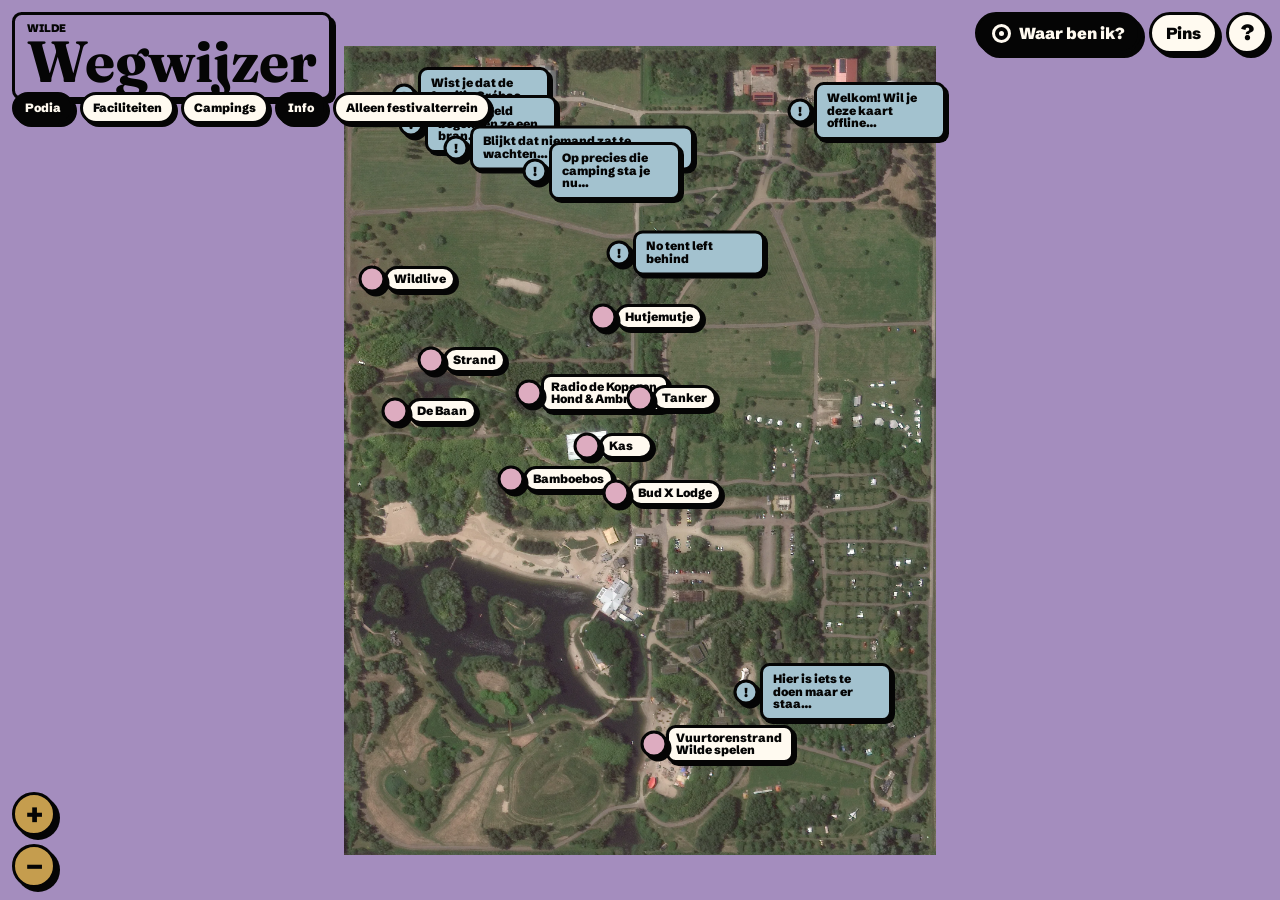
==== index.html @ 7a376705 "Only center location on first fix" ====
<!doctype html>
<html lang="nl">
  <head>
    <meta charset="utf-8" />
    <meta name="viewport" content="width=device-width, initial-scale=1, viewport-fit=cover" />
    <meta name="theme-color" content="#a48dbe" />
    <meta name="application-name" content="Wilde Wegwijzer" />
    <meta name="apple-mobile-web-app-title" content="Wilde Wegwijzer" />
    <meta name="apple-mobile-web-app-capable" content="yes" />
    <meta name="mobile-web-app-capable" content="yes" />
    <meta name="apple-mobile-web-app-status-bar-style" content="black-translucent" />
    <title>Wilde Wegwijzer</title>
    <link rel="icon" href="data:image/svg+xml,%3Csvg xmlns='http://www.w3.org/2000/svg' viewBox='0 0 100 100'%3E%3Ctext y='0.9em' font-size='90'%3E%F0%9F%97%BA%EF%B8%8F%3C/text%3E%3C/svg%3E" />
    <link rel="manifest" href="manifest.webmanifest" />
    <link rel="apple-touch-icon" href="icons/icon-180.png" />
    <link rel="preconnect" href="https://fonts.googleapis.com" />
    <link rel="preconnect" href="https://fonts.gstatic.com" crossorigin />
    <link
      href="https://fonts.googleapis.com/css2?family=Fraunces:opsz,wght@9..144,800;9..144,900&family=Schibsted+Grotesk:wght@500;700;800&display=swap"
      rel="stylesheet"
    />
    <link rel="stylesheet" href="vendor/leaflet/leaflet.css?v=1.9.4" />
    <link rel="stylesheet" href="styles.css?v=share-note-20260629" />
  </head>
  <body>
    <main class="app-shell">
      <section id="viewport" class="map-viewport" aria-label="Wilde Weide kaart">
        <div id="map" class="leaflet-map"></div>
      </section>

      <header class="app-header">
        <div class="brand">
          <p>Wilde</p>
          <h1>Wegwijzer</h1>
        </div>
        <nav class="actions" aria-label="Kaartacties">
          <button id="locateBtn" class="ww-btn-solid" type="button">
            <span class="target-icon" aria-hidden="true"></span>
            <span>Waar ben ik?</span>
          </button>
          <button id="shareBtn" class="ww-btn" type="button">Pins</button>
          <button id="infoBtn" class="ww-icon-btn" type="button" aria-label="Info">?</button>
        </nav>
      </header>

      <div class="filter-bar" aria-label="Kaartfilters">
        <button class="filter-chip is-active" type="button" data-filter="stages">Podia</button>
        <button class="filter-chip" type="button" data-filter="facilities">Faciliteiten</button>
        <button class="filter-chip" type="button" data-filter="campings">Campings</button>
        <button class="filter-chip is-active" type="button" data-filter="info">Info</button>
        <button class="filter-chip" type="button" data-filter="festival">Alleen festivalterrein</button>
      </div>

      <div id="shareHint" class="share-hint" hidden>
        <span>Tik op de kaart om je pin te plaatsen</span>
        <button id="shareCancelBtn" type="button">Annuleer</button>
      </div>

      <div class="zoom-controls" aria-label="Zoom">
        <button id="zoomInBtn" class="ww-square" type="button" aria-label="Inzoomen">+</button>
        <button id="zoomOutBtn" class="ww-square" type="button" aria-label="Uitzoomen">−</button>
      </div>

      <div id="infoModal" class="info-modal" hidden>
        <button id="infoCloseBtn" class="modal-backdrop" type="button" aria-label="Sluiten"></button>
        <section class="modal-card" role="dialog" aria-modal="true" aria-labelledby="infoTitle">
          <button id="infoXBtn" class="modal-close" type="button" aria-label="Sluiten">×</button>
          <h2 id="infoTitle">Info</h2>
          <p>
            Niets mis met een weekendje verdwalen, maar om te voorkomen dat ik door het bamboebos het Bamboebos niet meer
            zie heb ik toch gepoogd de plattegrond van Wilde Weide iets meer met beide benen op de grond (of in ieder
            geval een sattelietbeeld daarvan) te zetten.
          </p>
          <p>
            De officiële plattegrond is zodanig vibes based dat ik 1. flink wat aannames maar 2. wel echt m'n best heb
            gedaan. Vragen of opmerkingen? Mail me op
            <a href="mailto:wildeweide@menno.sh">wildeweide@menno.sh</a>.
          </p>
          <p>
            Persoonlijk blokkenschema maken met je vrienden? Daar maakte Woytek Bode een appje voor:
            <a href="https://wildeweide.bodebode.nl">wildeweide.bodebode.nl</a>.
          </p>
        </section>
      </div>

      <div id="shareModal" class="info-modal" hidden>
        <button id="shareCloseBtn" class="modal-backdrop" type="button" aria-label="Sluiten"></button>
        <section class="modal-card" role="dialog" aria-modal="true" aria-labelledby="shareTitle">
          <button id="shareXBtn" class="modal-close" type="button" aria-label="Sluiten">×</button>
          <h2 id="shareTitle">Pins delen</h2>
          <div id="shareChoices" class="share-choices">
            <button id="shareMyLocationBtn" class="ww-btn-solid" type="button">Mijn locatie toevoegen</button>
            <button id="sharePinBtn" class="ww-btn" type="button">Pin toevoegen</button>
            <label class="share-description">
              <span>Beschrijving (optioneel)</span>
              <input id="shareDescription" type="text" maxlength="80" placeholder="Bij de paarse tent, links van de boom..." />
            </label>
          </div>
          <div id="pinsList" class="pins-list" hidden></div>
          <div id="shareResult" class="share-result" hidden>
            <label for="shareUrl">Deelbare link</label>
            <p class="share-note">
              Je pins worden opgeslagen in de tekst van de link! Stuur je vrienden dus de nieuwe link als je pins toevoegt :)
            </p>
            <input id="shareUrl" type="text" readonly />
            <button id="copyShareBtn" class="ww-btn-solid" type="button">Kopieer link</button>
            <button id="shareWhatsappBtn" class="ww-btn" type="button">Deel via WhatsApp</button>
          </div>
        </section>
      </div>
    </main>

    <script
      data-goatcounter="https://analytics.menno.sh/count"
      async
      src="https://analytics.menno.sh/count.js"
    ></script>
    <script src="vendor/leaflet/leaflet.js?v=1.9.4"></script>
    <script src="app.js?v=location-follow-20260629" type="module"></script>
  </body>
</html>
---- vendor/leaflet/leaflet.css ----
/* required styles */

.leaflet-pane,
.leaflet-tile,
.leaflet-marker-icon,
.leaflet-marker-shadow,
.leaflet-tile-container,
.leaflet-pane > svg,
.leaflet-pane > canvas,
.leaflet-zoom-box,
.leaflet-image-layer,
.leaflet-layer {
	position: absolute;
	left: 0;
	top: 0;
	}
.leaflet-container {
	overflow: hidden;
	}
.leaflet-tile,
.leaflet-marker-icon,
.leaflet-marker-shadow {
	-webkit-user-select: none;
	   -moz-user-select: none;
	        user-select: none;
	  -webkit-user-drag: none;
	}
/* Prevents IE11 from highlighting tiles in blue */
.leaflet-tile::selection {
	background: transparent;
}
/* Safari renders non-retina tile on retina better with this, but Chrome is worse */
.leaflet-safari .leaflet-tile {
	image-rendering: -webkit-optimize-contrast;
	}
/* hack that prevents hw layers "stretching" when loading new tiles */
.leaflet-safari .leaflet-tile-container {
	width: 1600px;
	height: 1600px;
	-webkit-transform-origin: 0 0;
	}
.leaflet-marker-icon,
.leaflet-marker-shadow {
	display: block;
	}
/* .leaflet-container svg: reset svg max-width decleration shipped in Joomla! (joomla.org) 3.x */
/* .leaflet-container img: map is broken in FF if you have max-width: 100% on tiles */
.leaflet-container .leaflet-overlay-pane svg {
	max-width: none !important;
	max-height: none !important;
	}
.leaflet-container .leaflet-marker-pane img,
.leaflet-container .leaflet-shadow-pane img,
.leaflet-container .leaflet-tile-pane img,
.leaflet-container img.leaflet-image-layer,
.leaflet-container .leaflet-tile {
	max-width: none !important;
	max-height: none !important;
	width: auto;
	padding: 0;
	}

.leaflet-container img.leaflet-tile {
	/* See: https://bugs.chromium.org/p/chromium/issues/detail?id=600120 */
	mix-blend-mode: plus-lighter;
}

.leaflet-container.leaflet-touch-zoom {
	-ms-touch-action: pan-x pan-y;
	touch-action: pan-x pan-y;
	}
.leaflet-container.leaflet-touch-drag {
	-ms-touch-action: pinch-zoom;
	/* Fallback for FF which doesn't support pinch-zoom */
	touch-action: none;
	touch-action: pinch-zoom;
}
.leaflet-container.leaflet-touch-drag.leaflet-touch-zoom {
	-ms-touch-action: none;
	touch-action: none;
}
.leaflet-container {
	-webkit-tap-highlight-color: transparent;
}
.leaflet-container a {
	-webkit-tap-highlight-color: rgba(51, 181, 229, 0.4);
}
.leaflet-tile {
	filter: inherit;
	visibility: hidden;
	}
.leaflet-tile-loaded {
	visibility: inherit;
	}
.leaflet-zoom-box {
	width: 0;
	height: 0;
	-moz-box-sizing: border-box;
	     box-sizing: border-box;
	z-index: 800;
	}
/* workaround for https://bugzilla.mozilla.org/show_bug.cgi?id=888319 */
.leaflet-overlay-pane svg {
	-moz-user-select: none;
	}

.leaflet-pane         { z-index: 400; }

.leaflet-tile-pane    { z-index: 200; }
.leaflet-overlay-pane { z-index: 400; }
.leaflet-shadow-pane  { z-index: 500; }
.leaflet-marker-pane  { z-index: 600; }
.leaflet-tooltip-pane   { z-index: 650; }
.leaflet-popup-pane   { z-index: 700; }

.leaflet-map-pane canvas { z-index: 100; }
.leaflet-map-pane svg    { z-index: 200; }

.leaflet-vml-shape {
	width: 1px;
	height: 1px;
	}
.lvml {
	behavior: url(#default#VML);
	display: inline-block;
	position: absolute;
	}


/* control positioning */

.leaflet-control {
	position: relative;
	z-index: 800;
	pointer-events: visiblePainted; /* IE 9-10 doesn't have auto */
	pointer-events: auto;
	}
.leaflet-top,
.leaflet-bottom {
	position: absolute;
	z-index: 1000;
	pointer-events: none;
	}
.leaflet-top {
	top: 0;
	}
.leaflet-right {
	right: 0;
	}
.leaflet-bottom {
	bottom: 0;
	}
.leaflet-left {
	left: 0;
	}
.leaflet-control {
	float: left;
	clear: both;
	}
.leaflet-right .leaflet-control {
	float: right;
	}
.leaflet-top .leaflet-control {
	margin-top: 10px;
	}
.leaflet-bottom .leaflet-control {
	margin-bottom: 10px;
	}
.leaflet-left .leaflet-control {
	margin-left: 10px;
	}
.leaflet-right .leaflet-control {
	margin-right: 10px;
	}


/* zoom and fade animations */

.leaflet-fade-anim .leaflet-popup {
	opacity: 0;
	-webkit-transition: opacity 0.2s linear;
	   -moz-transition: opacity 0.2s linear;
	        transition: opacity 0.2s linear;
	}
.leaflet-fade-anim .leaflet-map-pane .leaflet-popup {
	opacity: 1;
	}
.leaflet-zoom-animated {
	-webkit-transform-origin: 0 0;
	    -ms-transform-origin: 0 0;
	        transform-origin: 0 0;
	}
svg.leaflet-zoom-animated {
	will-change: transform;
}

.leaflet-zoom-anim .leaflet-zoom-animated {
	-webkit-transition: -webkit-transform 0.25s cubic-bezier(0,0,0.25,1);
	   -moz-transition:    -moz-transform 0.25s cubic-bezier(0,0,0.25,1);
	        transition:         transform 0.25s cubic-bezier(0,0,0.25,1);
	}
.leaflet-zoom-anim .leaflet-tile,
.leaflet-pan-anim .leaflet-tile {
	-webkit-transition: none;
	   -moz-transition: none;
	        transition: none;
	}

.leaflet-zoom-anim .leaflet-zoom-hide {
	visibility: hidden;
	}


/* cursors */

.leaflet-interactive {
	cursor: pointer;
	}
.leaflet-grab {
	cursor: -webkit-grab;
	cursor:    -moz-grab;
	cursor:         grab;
	}
.leaflet-crosshair,
.leaflet-crosshair .leaflet-interactive {
	cursor: crosshair;
	}
.leaflet-popup-pane,
.leaflet-control {
	cursor: auto;
	}
.leaflet-dragging .leaflet-grab,
.leaflet-dragging .leaflet-grab .leaflet-interactive,
.leaflet-dragging .leaflet-marker-draggable {
	cursor: move;
	cursor: -webkit-grabbing;
	cursor:    -moz-grabbing;
	cursor:         grabbing;
	}

/* marker & overlays interactivity */
.leaflet-marker-icon,
.leaflet-marker-shadow,
.leaflet-image-layer,
.leaflet-pane > svg path,
.leaflet-tile-container {
	pointer-events: none;
	}

.leaflet-marker-icon.leaflet-interactive,
.leaflet-image-layer.leaflet-interactive,
.leaflet-pane > svg path.leaflet-interactive,
svg.leaflet-image-layer.leaflet-interactive path {
	pointer-events: visiblePainted; /* IE 9-10 doesn't have auto */
	pointer-events: auto;
	}

/* visual tweaks */

.leaflet-container {
	background: #ddd;
	outline-offset: 1px;
	}
.leaflet-container a {
	color: #0078A8;
	}
.leaflet-zoom-box {
	border: 2px dotted #38f;
	background: rgba(255,255,255,0.5);
	}


/* general typography */
.leaflet-container {
	font-family: "Helvetica Neue", Arial, Helvetica, sans-serif;
	font-size: 12px;
	font-size: 0.75rem;
	line-height: 1.5;
	}


/* general toolbar styles */

.leaflet-bar {
	box-shadow: 0 1px 5px rgba(0,0,0,0.65);
	border-radius: 4px;
	}
.leaflet-bar a {
	background-color: #fff;
	border-bottom: 1px solid #ccc;
	width: 26px;
	height: 26px;
	line-height: 26px;
	display: block;
	text-align: center;
	text-decoration: none;
	color: black;
	}
.leaflet-bar a,
.leaflet-control-layers-toggle {
	background-position: 50% 50%;
	background-repeat: no-repeat;
	display: block;
	}
.leaflet-bar a:hover,
.leaflet-bar a:focus {
	background-color: #f4f4f4;
	}
.leaflet-bar a:first-child {
	border-top-left-radius: 4px;
	border-top-right-radius: 4px;
	}
.leaflet-bar a:last-child {
	border-bottom-left-radius: 4px;
	border-bottom-right-radius: 4px;
	border-bottom: none;
	}
.leaflet-bar a.leaflet-disabled {
	cursor: default;
	background-color: #f4f4f4;
	color: #bbb;
	}

.leaflet-touch .leaflet-bar a {
	width: 30px;
	height: 30px;
	line-height: 30px;
	}
.leaflet-touch .leaflet-bar a:first-child {
	border-top-left-radius: 2px;
	border-top-right-radius: 2px;
	}
.leaflet-touch .leaflet-bar a:last-child {
	border-bottom-left-radius: 2px;
	border-bottom-right-radius: 2px;
	}

/* zoom control */

.leaflet-control-zoom-in,
.leaflet-control-zoom-out {
	font: bold 18px 'Lucida Console', Monaco, monospace;
	text-indent: 1px;
	}

.leaflet-touch .leaflet-control-zoom-in, .leaflet-touch .leaflet-control-zoom-out  {
	font-size: 22px;
	}


/* layers control */

.leaflet-control-layers {
	box-shadow: 0 1px 5px rgba(0,0,0,0.4);
	background: #fff;
	border-radius: 5px;
	}
.leaflet-control-layers-toggle {
	background-image: url(images/layers.png);
	width: 36px;
	height: 36px;
	}
.leaflet-retina .leaflet-control-layers-toggle {
	background-image: url(images/layers-2x.png);
	background-size: 26px 26px;
	}
.leaflet-touch .leaflet-control-layers-toggle {
	width: 44px;
	height: 44px;
	}
.leaflet-control-layers .leaflet-control-layers-list,
.leaflet-control-layers-expanded .leaflet-control-layers-toggle {
	display: none;
	}
.leaflet-control-layers-expanded .leaflet-control-layers-list {
	display: block;
	position: relative;
	}
.leaflet-control-layers-expanded {
	padding: 6px 10px 6px 6px;
	color: #333;
	background: #fff;
	}
.leaflet-control-layers-scrollbar {
	overflow-y: scroll;
	overflow-x: hidden;
	padding-right: 5px;
	}
.leaflet-control-layers-selector {
	margin-top: 2px;
	position: relative;
	top: 1px;
	}
.leaflet-control-layers label {
	display: block;
	font-size: 13px;
	font-size: 1.08333em;
	}
.leaflet-control-layers-separator {
	height: 0;
	border-top: 1px solid #ddd;
	margin: 5px -10px 5px -6px;
	}

/* Default icon URLs */
.leaflet-default-icon-path { /* used only in path-guessing heuristic, see L.Icon.Default */
	background-image: url(images/marker-icon.png);
	}


/* attribution and scale controls */

.leaflet-container .leaflet-control-attribution {
	background: #fff;
	background: rgba(255, 255, 255, 0.8);
	margin: 0;
	}
.leaflet-control-attribution,
.leaflet-control-scale-line {
	padding: 0 5px;
	color: #333;
	line-height: 1.4;
	}
.leaflet-control-attribution a {
	text-decoration: none;
	}
.leaflet-control-attribution a:hover,
.leaflet-control-attribution a:focus {
	text-decoration: underline;
	}
.leaflet-attribution-flag {
	display: inline !important;
	vertical-align: baseline !important;
	width: 1em;
	height: 0.6669em;
	}
.leaflet-left .leaflet-control-scale {
	margin-left: 5px;
	}
.leaflet-bottom .leaflet-control-scale {
	margin-bottom: 5px;
	}
.leaflet-control-scale-line {
	border: 2px solid #777;
	border-top: none;
	line-height: 1.1;
	padding: 2px 5px 1px;
	white-space: nowrap;
	-moz-box-sizing: border-box;
	     box-sizing: border-box;
	background: rgba(255, 255, 255, 0.8);
	text-shadow: 1px 1px #fff;
	}
.leaflet-control-scale-line:not(:first-child) {
	border-top: 2px solid #777;
	border-bottom: none;
	margin-top: -2px;
	}
.leaflet-control-scale-line:not(:first-child):not(:last-child) {
	border-bottom: 2px solid #777;
	}

.leaflet-touch .leaflet-control-attribution,
.leaflet-touch .leaflet-control-layers,
.leaflet-touch .leaflet-bar {
	box-shadow: none;
	}
.leaflet-touch .leaflet-control-layers,
.leaflet-touch .leaflet-bar {
	border: 2px solid rgba(0,0,0,0.2);
	background-clip: padding-box;
	}


/* popup */

.leaflet-popup {
	position: absolute;
	text-align: center;
	margin-bottom: 20px;
	}
.leaflet-popup-content-wrapper {
	padding: 1px;
	text-align: left;
	border-radius: 12px;
	}
.leaflet-popup-content {
	margin: 13px 24px 13px 20px;
	line-height: 1.3;
	font-size: 13px;
	font-size: 1.08333em;
	min-height: 1px;
	}
.leaflet-popup-content p {
	margin: 17px 0;
	margin: 1.3em 0;
	}
.leaflet-popup-tip-container {
	width: 40px;
	height: 20px;
	position: absolute;
	left: 50%;
	margin-top: -1px;
	margin-left: -20px;
	overflow: hidden;
	pointer-events: none;
	}
.leaflet-popup-tip {
	width: 17px;
	height: 17px;
	padding: 1px;

	margin: -10px auto 0;
	pointer-events: auto;

	-webkit-transform: rotate(45deg);
	   -moz-transform: rotate(45deg);
	    -ms-transform: rotate(45deg);
	        transform: rotate(45deg);
	}
.leaflet-popup-content-wrapper,
.leaflet-popup-tip {
	background: white;
	color: #333;
	box-shadow: 0 3px 14px rgba(0,0,0,0.4);
	}
.leaflet-container a.leaflet-popup-close-button {
	position: absolute;
	top: 0;
	right: 0;
	border: none;
	text-align: center;
	width: 24px;
	height: 24px;
	font: 16px/24px Tahoma, Verdana, sans-serif;
	color: #757575;
	text-decoration: none;
	background: transparent;
	}
.leaflet-container a.leaflet-popup-close-button:hover,
.leaflet-container a.leaflet-popup-close-button:focus {
	color: #585858;
	}
.leaflet-popup-scrolled {
	overflow: auto;
	}

.leaflet-oldie .leaflet-popup-content-wrapper {
	-ms-zoom: 1;
	}
.leaflet-oldie .leaflet-popup-tip {
	width: 24px;
	margin: 0 auto;

	-ms-filter: "progid:DXImageTransform.Microsoft.Matrix(M11=0.70710678, M12=0.70710678, M21=-0.70710678, M22=0.70710678)";
	filter: progid:DXImageTransform.Microsoft.Matrix(M11=0.70710678, M12=0.70710678, M21=-0.70710678, M22=0.70710678);
	}

.leaflet-oldie .leaflet-control-zoom,
.leaflet-oldie .leaflet-control-layers,
.leaflet-oldie .leaflet-popup-content-wrapper,
.leaflet-oldie .leaflet-popup-tip {
	border: 1px solid #999;
	}


/* div icon */

.leaflet-div-icon {
	background: #fff;
	border: 1px solid #666;
	}


/* Tooltip */
/* Base styles for the element that has a tooltip */
.leaflet-tooltip {
	position: absolute;
	padding: 6px;
	background-color: #fff;
	border: 1px solid #fff;
	border-radius: 3px;
	color: #222;
	white-space: nowrap;
	-webkit-user-select: none;
	-moz-user-select: none;
	-ms-user-select: none;
	user-select: none;
	pointer-events: none;
	box-shadow: 0 1px 3px rgba(0,0,0,0.4);
	}
.leaflet-tooltip.leaflet-interactive {
	cursor: pointer;
	pointer-events: auto;
	}
.leaflet-tooltip-top:before,
.leaflet-tooltip-bottom:before,
.leaflet-tooltip-left:before,
.leaflet-tooltip-right:before {
	position: absolute;
	pointer-events: none;
	border: 6px solid transparent;
	background: transparent;
	content: "";
	}

/* Directions */

.leaflet-tooltip-bottom {
	margin-top: 6px;
}
.leaflet-tooltip-top {
	margin-top: -6px;
}
.leaflet-tooltip-bottom:before,
.leaflet-tooltip-top:before {
	left: 50%;
	margin-left: -6px;
	}
.leaflet-tooltip-top:before {
	bottom: 0;
	margin-bottom: -12px;
	border-top-color: #fff;
	}
.leaflet-tooltip-bottom:before {
	top: 0;
	margin-top: -12px;
	margin-left: -6px;
	border-bottom-color: #fff;
	}
.leaflet-tooltip-left {
	margin-left: -6px;
}
.leaflet-tooltip-right {
	margin-left: 6px;
}
.leaflet-tooltip-left:before,
.leaflet-tooltip-right:before {
	top: 50%;
	margin-top: -6px;
	}
.leaflet-tooltip-left:before {
	right: 0;
	margin-right: -12px;
	border-left-color: #fff;
	}
.leaflet-tooltip-right:before {
	left: 0;
	margin-left: -12px;
	border-right-color: #fff;
	}

/* Printing */

@media print {
	/* Prevent printers from removing background-images of controls. */
	.leaflet-control {
		-webkit-print-color-adjust: exact;
		print-color-adjust: exact;
		}
	}
---- styles.css ----
:root {
  color-scheme: light;
  --black: #050505;
  --white: #fffaf0;
  --paper: #fff8df;
  --lila: #a48dbe;
  --oker: #c59d4e;
  --veld: #7fa05a;
  --rose: #ddacc0;
  --water: #a3c2cf;
  --shadow: 4px 4px 0 0 var(--black);
  --radius: 0.6rem;
  font-family: "Schibsted Grotesk", ui-sans-serif, system-ui, -apple-system, BlinkMacSystemFont, "Segoe UI", sans-serif;
}

* {
  box-sizing: border-box;
  -webkit-tap-highlight-color: transparent;
}

html,
body {
  width: 100%;
  height: 100%;
  min-height: 100dvh;
  margin: 0;
  overflow: hidden;
  color: var(--black);
  background: var(--lila);
  overscroll-behavior: none;
  position: fixed;
  inset: 0;
}

button {
  font: inherit;
  cursor: pointer;
}

.app-shell {
  position: fixed;
  inset: 0;
  width: 100vw;
  height: 100dvh;
  min-height: 100svh;
  overflow: hidden;
  background: var(--lila);
}

.map-viewport {
  position: absolute;
  inset: 0;
  z-index: 0;
  width: 100%;
  height: 100%;
  overflow: hidden;
  touch-action: none;
  user-select: none;
  -webkit-user-select: none;
  -webkit-touch-callout: none;
  cursor: grab;
}

.leaflet-map,
.leaflet-container {
  width: 100%;
  height: 100%;
  background: var(--lila);
  font-family: inherit;
}

.leaflet-container {
  cursor: grab;
  touch-action: none;
}

.leaflet-container.leaflet-dragging {
  cursor: grabbing;
}

.leaflet-container.is-placing-pin,
.map-viewport.is-placing-pin {
  cursor: crosshair;
}

.leaflet-image-layer {
  user-select: none;
  -webkit-user-drag: none;
}

.leaflet-control-container {
  display: none;
}

.ww-div-icon,
.shared-pin {
  border: 0;
  background: transparent;
}

.ww-div-icon {
  pointer-events: auto;
}

.area-shape {
  stroke: transparent;
  stroke-width: 0;
}

.area-label {
  position: absolute;
  z-index: 5;
  display: inline-grid;
  justify-items: start;
  max-width: 220px;
  margin: 0;
  padding: 0;
  border: 0;
  color: var(--black);
  background: transparent;
  font-size: 14px;
  font-weight: 800;
  line-height: 1.06;
  text-align: left;
  transform: translate(-50%, -50%);
  appearance: none;
  -webkit-appearance: none;
  cursor: pointer;
  pointer-events: auto;
}

.area-label-tab {
  position: relative;
  z-index: 2;
  min-width: 86px;
  padding: 4px 12px 3px;
  border: 3px solid var(--black);
  border-bottom: 0;
  border-radius: var(--radius) var(--radius) 0 0;
  color: var(--black);
  background: var(--lila);
  font-size: 11px;
  font-weight: 900;
  line-height: 1;
  text-align: center;
  text-transform: uppercase;
}

.area-label-body {
  display: block;
  min-width: 95px;
  max-width: 220px;
  margin-top: -3px;
  padding: 7px 10px;
  border: 3px solid var(--black);
  border-radius: 0 var(--radius) var(--radius) var(--radius);
  color: var(--black);
  background: var(--paper);
  white-space: normal;
  overflow: hidden;
  text-overflow: ellipsis;
}

.area-label.is-active .area-label-body,
.area-label.is-active .area-label-tab {
  background: var(--lila);
}

.area-label.is-active .area-label-body {
  max-width: 240px;
  white-space: pre-line;
  overflow: visible;
}

.area-label.is-dim-label {
  display: block;
  max-width: 190px;
  padding: 7px 10px;
  border: 3px solid var(--black);
  border-radius: var(--radius);
  color: var(--white);
  background: var(--black);
  white-space: pre-line;
}

.stage-marker {
  position: absolute;
  z-index: 8;
  display: grid;
  place-items: center;
  width: 27px;
  height: 27px;
  border: 3px solid var(--black);
  border-radius: 999px;
  color: var(--black);
  background: var(--rose);
  box-shadow: var(--shadow);
  transform: translate(-50%, -50%);
}

.stage-marker::after {
  content: none;
}

.stage-marker span {
  position: relative;
  z-index: 1;
  font-size: 11px;
  font-weight: 900;
}

.poi-marker {
  position: absolute;
  z-index: 9;
  display: grid;
  place-items: center;
  width: 25px;
  height: 25px;
  border: 3px solid var(--black);
  border-radius: 999px;
  color: var(--black);
  background: var(--water);
  box-shadow: var(--shadow);
  font-size: 13px;
  font-weight: 900;
  transform: translate(-50%, -50%);
  cursor: pointer;
}

.poi-marker::after {
  content: none;
}

.poi-label {
  position: absolute;
  z-index: 8;
  width: max-content;
  min-width: 58px;
  max-width: 132px;
  padding: 7px 10px;
  border: 3px solid var(--black);
  border-radius: var(--radius);
  color: var(--black);
  background: var(--water);
  box-shadow: 3px 3px 0 0 var(--black);
  font-size: 12px;
  font-weight: 900;
  line-height: 1.05;
  transform: translate(14px, -50%);
  white-space: normal;
  word-break: normal;
  overflow-wrap: normal;
  overflow: hidden;
  text-overflow: ellipsis;
  pointer-events: none;
}

.poi-label.is-wide {
  max-width: 224px;
}

.ww-div-icon.is-expanded .poi-label {
  max-width: 230px;
  white-space: pre-line;
  overflow: visible;
}

.stage-label {
  position: absolute;
  z-index: 7;
  width: max-content;
  min-width: 54px;
  max-width: 128px;
  padding: 4px 7px;
  border: 3px solid var(--black);
  border-radius: 999px;
  color: var(--black);
  background: var(--white);
  box-shadow: 3px 3px 0 0 var(--black);
  font-size: 12px;
  font-weight: 900;
  line-height: 1;
  transform: translate(12px, -50%);
  white-space: normal;
  word-break: normal;
  overflow-wrap: normal;
  overflow: hidden;
  text-overflow: ellipsis;
  pointer-events: none;
}

.ww-div-icon.is-expanded .stage-label {
  max-width: 210px;
  white-space: pre-line;
  overflow: visible;
}

.location-dot {
  position: absolute;
  z-index: 20;
  width: 22px;
  height: 22px;
  border: 4px solid var(--white);
  border-radius: 999px;
  background: #2778ff;
  box-shadow: 0 0 0 3px var(--black), 4px 4px 0 0 var(--black);
  transform: translate(-50%, -50%);
}

.shared-pin {
  z-index: 22;
  display: flex;
  align-items: center;
  gap: 7px;
  padding: 0;
  border: 0;
  border-radius: 0;
  color: var(--black);
  background: transparent;
  box-shadow: none;
  font-size: 13px;
  font-weight: 900;
  line-height: 1;
  transform: translate(-14px, -50%);
}

.shared-pin-icon {
  display: grid;
  place-items: center;
  width: 30px;
  height: 30px;
  border: 3px solid var(--black);
  border-radius: 999px;
  background: var(--oker);
  box-shadow: var(--shadow);
  font-size: 16px;
  line-height: 1;
}

.shared-pin-label {
  display: block;
  width: max-content;
  min-width: 88px;
  max-width: 142px;
  padding: 6px 9px;
  border: 3px solid var(--black);
  border-radius: 999px;
  color: var(--black);
  background: var(--paper);
  box-shadow: 3px 3px 0 0 var(--black);
  white-space: normal;
  word-break: normal;
  overflow-wrap: normal;
  overflow: hidden;
  text-overflow: ellipsis;
}

.poi-label.is-multiline,
.stage-label.is-multiline,
.shared-pin-label.is-multiline {
  border-radius: var(--radius);
}

.shared-pin.is-expanded .shared-pin-label {
  max-width: 230px;
  border-radius: var(--radius);
  white-space: pre-line;
  overflow: visible;
}

.distance-line {
  display: none;
  margin-top: 4px;
  font-size: 10px;
  line-height: 1.05;
}

.ww-div-icon.is-expanded .distance-line,
.shared-pin.is-expanded .distance-line {
  display: block;
}

.app-header {
  position: absolute;
  z-index: 1000;
  top: max(12px, env(safe-area-inset-top));
  left: max(12px, env(safe-area-inset-left));
  right: max(12px, env(safe-area-inset-right));
  display: flex;
  align-items: flex-start;
  justify-content: space-between;
  gap: 12px;
  pointer-events: none;
}

.app-header > * {
  pointer-events: auto;
}

.brand {
  padding: 8px 12px 10px;
  border: 3px solid var(--black);
  border-radius: var(--radius);
  background: var(--lila);
  box-shadow: var(--shadow);
}

.brand p {
  margin: 0 0 1px;
  font-size: 11px;
  font-weight: 900;
  line-height: 1;
  text-transform: uppercase;
}

.brand h1 {
  margin: 0;
  font-family: "Fraunces", Georgia, serif;
  font-size: clamp(34px, 8vw, 58px);
  line-height: 0.9;
  letter-spacing: 0;
}

.actions,
.zoom-controls {
  display: flex;
  gap: 8px;
}

.filter-bar {
  position: absolute;
  z-index: 1000;
  top: max(92px, calc(env(safe-area-inset-top) + 92px));
  left: max(12px, env(safe-area-inset-left));
  right: max(12px, env(safe-area-inset-right));
  display: flex;
  flex-wrap: wrap;
  gap: 6px;
  max-width: min(720px, calc(100vw - 24px));
  pointer-events: auto;
}

.filter-chip {
  min-height: 32px;
  padding: 5px 10px;
  border: 3px solid var(--black);
  border-radius: 999px;
  color: var(--black);
  background: var(--white);
  box-shadow: 3px 3px 0 0 var(--black);
  font-size: 12px;
  font-weight: 900;
  line-height: 1;
}

.filter-chip.is-active {
  color: var(--white);
  background: var(--black);
}

.share-hint {
  position: absolute;
  z-index: 1100;
  left: 50%;
  bottom: max(14px, env(safe-area-inset-bottom));
  display: flex;
  align-items: center;
  gap: 10px;
  max-width: calc(100vw - 24px);
  padding: 8px 10px;
  border: 3px solid var(--black);
  border-radius: 999px;
  color: var(--black);
  background: var(--oker);
  box-shadow: var(--shadow);
  font-size: 13px;
  font-weight: 900;
  transform: translateX(-50%);
}

.share-hint[hidden] {
  display: none;
}

.share-hint button {
  border: 3px solid var(--black);
  border-radius: 999px;
  color: var(--black);
  background: var(--white);
  font-weight: 900;
}

.ww-btn,
.ww-btn-solid,
.ww-icon-btn,
.ww-square {
  border: 3px solid var(--black);
  border-radius: 999px;
  box-shadow: var(--shadow);
  font-weight: 900;
  transition: transform 120ms ease-out, background-color 160ms ease-out, color 160ms ease-out;
}

.ww-btn,
.ww-btn-solid {
  display: inline-flex;
  align-items: center;
  gap: 8px;
  min-height: 42px;
  padding: 7px 14px;
}

.ww-btn {
  color: var(--black);
  background: var(--white);
}

.ww-btn-solid {
  color: var(--white);
  background: var(--black);
}

.ww-btn-solid.is-active {
  color: var(--black);
  background: var(--veld);
}

.ww-btn:active,
.ww-btn-solid:active,
.ww-icon-btn:active,
.ww-square:active {
  transform: scale(0.95);
}

.ww-icon-btn {
  display: grid;
  place-items: center;
  width: 42px;
  height: 42px;
  color: var(--black);
  background: var(--white);
  font-size: 22px;
  font-weight: 900;
  line-height: 1;
}

.target-icon {
  position: relative;
  width: 19px;
  height: 19px;
  border: 3px solid currentColor;
  border-radius: 999px;
}

.target-icon::before {
  content: "";
  position: absolute;
  inset: 4px;
  border-radius: 999px;
  background: currentColor;
}

.zoom-controls {
  position: absolute;
  z-index: 1000;
  left: max(12px, env(safe-area-inset-left));
  bottom: max(12px, env(safe-area-inset-bottom));
  flex-direction: column;
}

.ww-square {
  display: grid;
  place-items: center;
  width: 44px;
  height: 44px;
  color: var(--black);
  background: var(--oker);
  font-size: 27px;
  line-height: 1;
}

.info-card {
  position: absolute;
  z-index: 26;
  right: max(12px, env(safe-area-inset-right));
  bottom: max(12px, env(safe-area-inset-bottom));
  display: grid;
  grid-template-columns: repeat(2, minmax(96px, 1fr));
  gap: 10px;
  max-width: min(420px, calc(100vw - 80px));
  padding: 10px;
  border: 3px solid var(--black);
  border-radius: var(--radius);
  background: var(--paper);
  box-shadow: var(--shadow);
}

.eyebrow,
.status {
  margin: 0;
}

.eyebrow {
  font-size: 11px;
  font-weight: 900;
  text-transform: uppercase;
}

.status {
  margin-top: 2px;
  font-size: 14px;
  font-weight: 800;
}

@media (hover: hover) {
  .ww-btn:hover {
    color: var(--white);
    background: var(--black);
  }

  .ww-btn-solid:hover {
    color: var(--black);
    background: var(--white);
  }

  .ww-icon-btn:hover {
    color: var(--white);
    background: var(--black);
  }
}

@media (max-width: 720px) {
  .app-header {
    align-items: flex-start;
    top: max(8px, env(safe-area-inset-top));
    left: max(8px, env(safe-area-inset-left));
    right: max(8px, env(safe-area-inset-right));
    gap: 8px;
  }

  .brand {
    padding: 6px 9px 7px;
    border-width: 3px;
  }

  .brand p {
    font-size: 9px;
  }

  .brand h1 {
    font-size: clamp(28px, 10vw, 40px);
  }

  .actions {
    flex-direction: row;
    flex-wrap: wrap;
    align-items: flex-end;
    justify-content: flex-end;
    max-width: 178px;
    gap: 6px;
  }

  .filter-bar {
    top: max(104px, calc(env(safe-area-inset-top) + 104px));
    left: max(8px, env(safe-area-inset-left));
    right: max(8px, env(safe-area-inset-right));
    max-width: calc(100vw - 16px);
    gap: 5px;
  }

  .filter-chip {
    min-height: 29px;
    padding: 4px 8px;
    border-width: 3px;
    font-size: 11px;
  }

  .ww-btn,
  .ww-btn-solid {
    min-height: 34px;
    padding: 5px 9px;
    border-width: 3px;
    font-size: 12px;
  }

  .ww-icon-btn {
    width: 34px;
    height: 34px;
    border-width: 3px;
    font-size: 18px;
  }

  .target-icon {
    width: 16px;
    height: 16px;
    border-width: 3px;
  }

  .zoom-controls {
    left: max(8px, env(safe-area-inset-left));
    bottom: max(8px, env(safe-area-inset-bottom));
    gap: 6px;
  }

  .ww-square {
    width: 38px;
    height: 38px;
    font-size: 23px;
  }

  .stage-label {
    max-width: 92px;
    font-size: 10px;
  }

  .ww-div-icon.is-expanded .stage-label {
    max-width: 170px;
  }

  .area-label {
    max-width: 150px;
    font-size: 12px;
  }

  .area-label-body {
    max-width: 150px;
  }

  .ww-div-icon.is-expanded .poi-label,
  .shared-pin.is-expanded .shared-pin-label,
  .area-label.is-active .area-label-body {
    max-width: 180px;
  }

  .share-hint {
    bottom: max(8px, env(safe-area-inset-bottom));
    font-size: 12px;
  }
}

.info-modal[hidden] {
  display: none;
}

.info-modal {
  position: fixed;
  z-index: 2000;
  inset: 0;
  display: grid;
  place-items: center;
  padding: 18px;
}

.modal-backdrop {
  position: absolute;
  inset: 0;
  border: 0;
  border-radius: 0;
  background: rgba(0, 0, 0, 0.34);
  cursor: pointer;
}

.modal-card {
  position: relative;
  z-index: 1;
  width: min(460px, 100%);
  padding: 18px 20px 20px;
  border: 3px solid var(--black);
  border-radius: var(--radius);
  color: var(--black);
  background: var(--paper);
  box-shadow: 6px 6px 0 0 var(--black);
}

.modal-card h2 {
  margin: 0 42px 10px 0;
  font-family: "Fraunces", Georgia, serif;
  font-size: 34px;
  line-height: 0.95;
}

.modal-card p {
  margin: 0;
  font-size: 16px;
  font-weight: 800;
  line-height: 1.28;
}

.modal-card p + p {
  margin-top: 12px;
}

.modal-card a {
  color: inherit;
  text-decoration: underline;
  text-decoration-thickness: 2px;
  text-underline-offset: 3px;
}

.share-choices,
.share-result,
.pins-list {
  display: grid;
  gap: 10px;
}

.share-choices {
  padding-bottom: 8px;
}

.share-description {
  display: grid;
  gap: 6px;
  margin-top: 6px;
}

.share-description span,
.share-result label {
  font-size: 12px;
  font-weight: 900;
  text-transform: uppercase;
}

.share-note {
  margin-top: -6px;
  font-size: 13px;
  font-weight: 800;
  line-height: 1.18;
}

.share-description input,
.share-result input {
  width: 100%;
  min-width: 0;
  padding: 10px 12px;
  border: 3px solid var(--black);
  border-radius: var(--radius);
  color: var(--black);
  background: var(--white);
  font: inherit;
  font-size: 13px;
  font-weight: 800;
}

.pins-list {
  margin: 2px 0 10px;
}

.pins-list[hidden] {
  display: none;
}

.pin-row {
  display: grid;
  grid-template-columns: minmax(0, 1fr) auto;
  gap: 8px;
  align-items: center;
  padding: 7px 9px;
  border: 3px solid var(--black);
  border-radius: var(--radius);
  background: var(--white);
  font-size: 13px;
  font-weight: 900;
}

.pin-row button {
  width: 28px;
  height: 28px;
  border: 3px solid var(--black);
  border-radius: 999px;
  color: var(--black);
  background: var(--paper);
  font-size: 18px;
  font-weight: 900;
  line-height: 1;
}

.modal-close {
  position: absolute;
  top: 10px;
  right: 10px;
  display: grid;
  place-items: center;
  width: 34px;
  height: 34px;
  border: 3px solid var(--black);
  border-radius: 999px;
  color: var(--black);
  background: var(--white);
  box-shadow: 3px 3px 0 0 var(--black);
  font-size: 25px;
  font-weight: 900;
  line-height: 1;
}
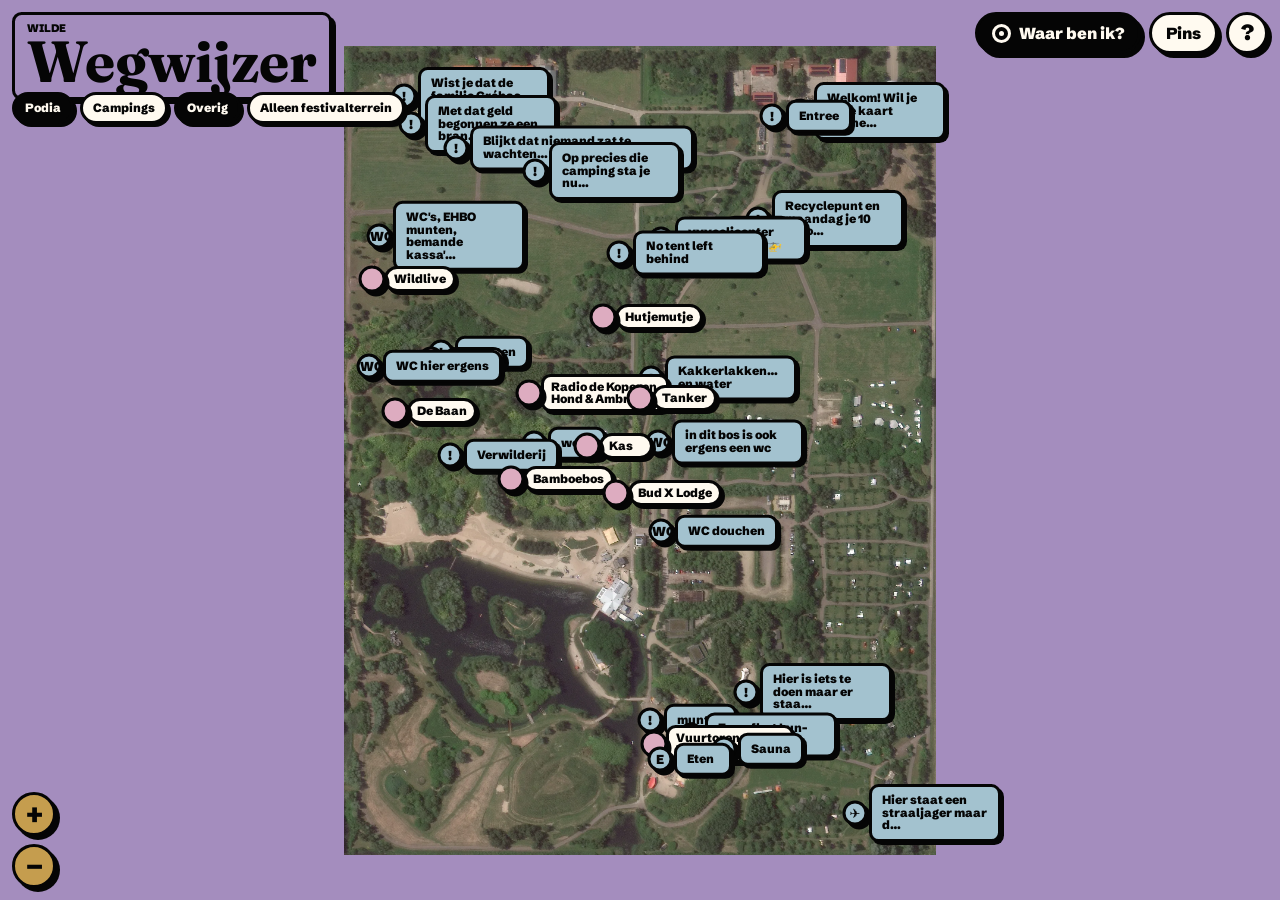
==== commit 4e5c707a: "Merge info and facilities filter" ====
--- a/index.html
+++ b/index.html
@@ -45,9 +45,8 @@
 
       <div class="filter-bar" aria-label="Kaartfilters">
         <button class="filter-chip is-active" type="button" data-filter="stages">Podia</button>
-        <button class="filter-chip" type="button" data-filter="facilities">Faciliteiten</button>
         <button class="filter-chip" type="button" data-filter="campings">Campings</button>
-        <button class="filter-chip is-active" type="button" data-filter="info">Info</button>
+        <button class="filter-chip is-active" type="button" data-filter="misc">Overig</button>
         <button class="filter-chip" type="button" data-filter="festival">Alleen festivalterrein</button>
       </div>
 
@@ -78,7 +77,8 @@
           </p>
           <p>
             Persoonlijk blokkenschema maken met je vrienden? Daar maakte Woytek Bode een appje voor:
-            <a href="https://wildeweide.bodebode.nl">wildeweide.bodebode.nl</a>.
+            <a href="https://wildeweide.bodebode.nl">wildeweide.bodebode.nl</a>.<br />
+            <a href="https://github.com/mennoliefstingh/wilde-wegwijzer">Dit project op GitHub</a>
           </p>
         </section>
       </div>
@@ -116,6 +116,6 @@
       src="https://analytics.menno.sh/count.js"
     ></script>
     <script src="vendor/leaflet/leaflet.js?v=1.9.4"></script>
-    <script src="app.js?v=location-follow-20260629" type="module"></script>
+    <script src="app.js?v=misc-filter-20260629" type="module"></script>
   </body>
 </html>
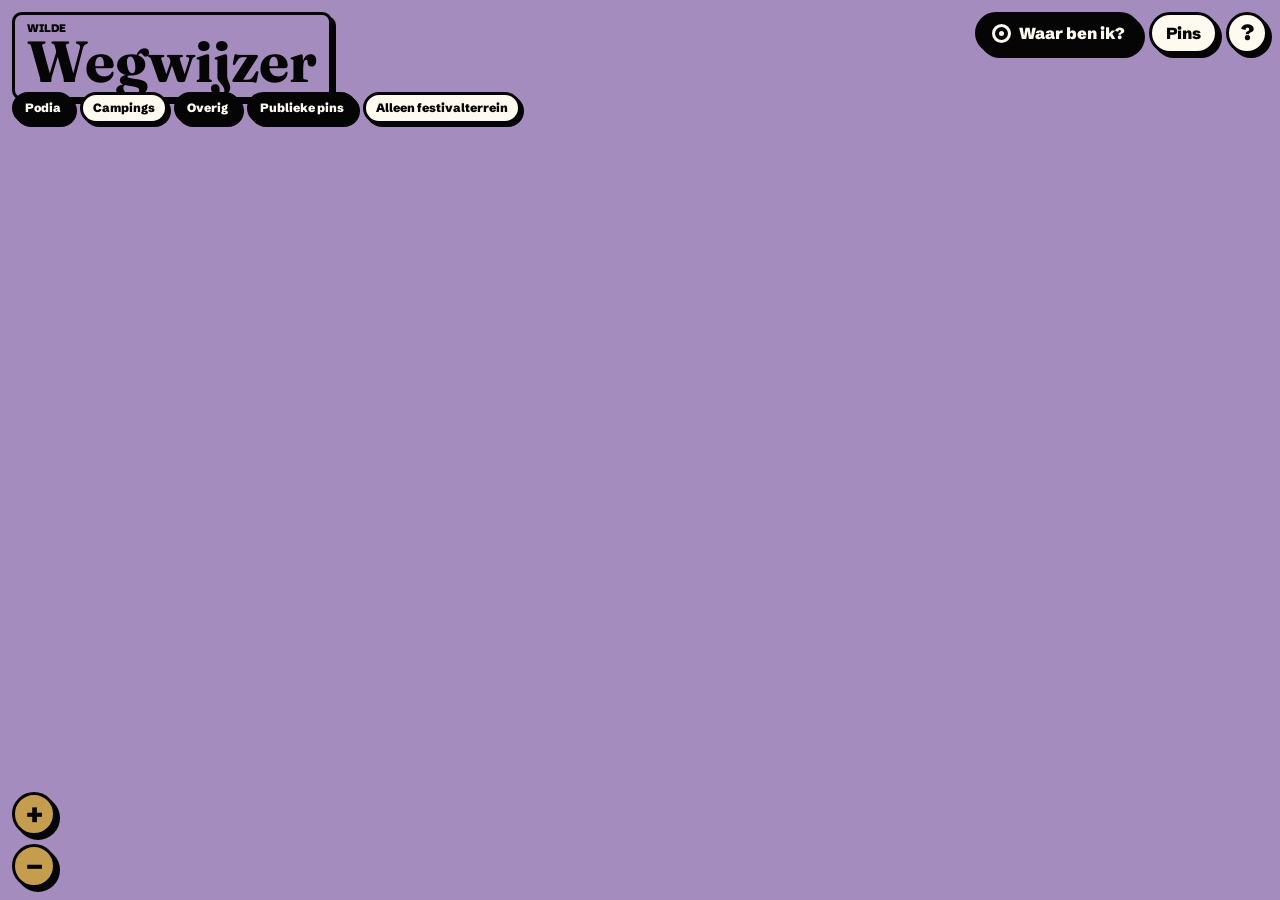
==== commit 7e2a5954: "Add stateful SQLite backend and admin" ====
--- a/index.html
+++ b/index.html
@@ -20,7 +20,7 @@
       rel="stylesheet"
     />
     <link rel="stylesheet" href="vendor/leaflet/leaflet.css?v=1.9.4" />
-    <link rel="stylesheet" href="styles.css?v=share-note-20260629" />
+    <link rel="stylesheet" href="styles.css?v=stateful-20260629" />
   </head>
   <body>
     <main class="app-shell">
@@ -47,11 +47,12 @@
         <button class="filter-chip is-active" type="button" data-filter="stages">Podia</button>
         <button class="filter-chip" type="button" data-filter="campings">Campings</button>
         <button class="filter-chip is-active" type="button" data-filter="misc">Overig</button>
+        <button class="filter-chip is-active" type="button" data-filter="publicPins">Publieke pins</button>
         <button class="filter-chip" type="button" data-filter="festival">Alleen festivalterrein</button>
       </div>
 
       <div id="shareHint" class="share-hint" hidden>
-        <span>Tik op de kaart om je pin te plaatsen</span>
+        <span id="shareHintText">Tik op de kaart om je pin te plaatsen</span>
         <button id="shareCancelBtn" type="button">Annuleer</button>
       </div>
 
@@ -93,8 +94,10 @@
             <button id="sharePinBtn" class="ww-btn" type="button">Pin toevoegen</button>
             <label class="share-description">
               <span>Beschrijving (optioneel)</span>
-              <input id="shareDescription" type="text" maxlength="80" placeholder="Bij de paarse tent, links van de boom..." />
+              <input id="shareDescription" type="text" maxlength="140" placeholder="Bij de paarse tent, links van de boom..." />
             </label>
+            <button id="publicPinBtn" class="ww-btn" type="button">Publieke pin toevoegen</button>
+            <p class="share-note">Publieke pins ziet iedereen op de kaart. Zet er dus geen geheime afterlocatie op, tenzij dat juist de bedoeling is.</p>
           </div>
           <div id="pinsList" class="pins-list" hidden></div>
           <div id="shareResult" class="share-result" hidden>
@@ -116,6 +119,6 @@
       src="https://analytics.menno.sh/count.js"
     ></script>
     <script src="vendor/leaflet/leaflet.js?v=1.9.4"></script>
-    <script src="app.js?v=misc-filter-20260629" type="module"></script>
+    <script src="app.js?v=stateful-20260629" type="module"></script>
   </body>
 </html>
--- a/styles.css
+++ b/styles.css
@@ -93,7 +93,8 @@
 }
 
 .ww-div-icon,
-.shared-pin {
+.shared-pin,
+.public-pin {
   border: 0;
   background: transparent;
 }
@@ -324,6 +325,23 @@
   transform: translate(-14px, -50%);
 }
 
+.public-pin {
+  z-index: 21;
+  display: flex;
+  align-items: center;
+  gap: 7px;
+  padding: 0;
+  border: 0;
+  border-radius: 0;
+  color: var(--black);
+  background: transparent;
+  box-shadow: none;
+  font-size: 13px;
+  font-weight: 900;
+  line-height: 1;
+  transform: translate(-14px, -50%);
+}
+
 .shared-pin-icon {
   display: grid;
   place-items: center;
@@ -334,6 +352,19 @@
   background: var(--oker);
   box-shadow: var(--shadow);
   font-size: 16px;
+  line-height: 1;
+}
+
+.public-pin-icon {
+  display: grid;
+  place-items: center;
+  width: 28px;
+  height: 28px;
+  border: 3px solid var(--black);
+  border-radius: 999px;
+  background: var(--veld);
+  box-shadow: var(--shadow);
+  font-size: 14px;
   line-height: 1;
 }
 
@@ -355,13 +386,33 @@
   text-overflow: ellipsis;
 }
 
+.public-pin-label {
+  display: block;
+  width: max-content;
+  min-width: 76px;
+  max-width: 142px;
+  padding: 6px 9px;
+  border: 3px solid var(--black);
+  border-radius: 999px;
+  color: var(--black);
+  background: var(--paper);
+  box-shadow: 3px 3px 0 0 var(--black);
+  white-space: normal;
+  word-break: normal;
+  overflow-wrap: normal;
+  overflow: hidden;
+  text-overflow: ellipsis;
+}
+
 .poi-label.is-multiline,
 .stage-label.is-multiline,
-.shared-pin-label.is-multiline {
-  border-radius: var(--radius);
-}
-
-.shared-pin.is-expanded .shared-pin-label {
+.shared-pin-label.is-multiline,
+.public-pin-label.is-multiline {
+  border-radius: var(--radius);
+}
+
+.shared-pin.is-expanded .shared-pin-label,
+.public-pin.is-expanded .public-pin-label {
   max-width: 230px;
   border-radius: var(--radius);
   white-space: pre-line;
@@ -376,7 +427,8 @@
 }
 
 .ww-div-icon.is-expanded .distance-line,
-.shared-pin.is-expanded .distance-line {
+.shared-pin.is-expanded .distance-line,
+.public-pin.is-expanded .distance-line {
   display: block;
 }
 
@@ -892,3 +944,255 @@
   font-weight: 900;
   line-height: 1;
 }
+
+.admin-body {
+  position: static;
+  overflow: hidden;
+}
+
+.admin-shell {
+  width: 100vw;
+  height: 100dvh;
+  background: var(--lila);
+}
+
+.admin-login {
+  display: grid;
+  place-content: center;
+  min-height: 100dvh;
+  padding: 18px;
+}
+
+.admin-login h1,
+.admin-panel-header h1 {
+  margin: 0;
+  font-family: "Fraunces", Georgia, serif;
+  font-size: 42px;
+  line-height: 0.9;
+}
+
+.admin-workbench {
+  display: grid;
+  grid-template-columns: minmax(330px, 410px) minmax(0, 1fr);
+  width: 100vw;
+  height: 100dvh;
+}
+
+.admin-panel {
+  display: flex;
+  flex-direction: column;
+  gap: 12px;
+  min-height: 0;
+  padding: 12px;
+  border-right: 4px solid var(--black);
+  background: var(--paper);
+  overflow: auto;
+}
+
+.admin-panel-header {
+  display: flex;
+  align-items: flex-start;
+  justify-content: space-between;
+  gap: 12px;
+}
+
+.admin-panel-header p {
+  margin: 0;
+  font-size: 11px;
+  font-weight: 900;
+  line-height: 1;
+  text-transform: uppercase;
+}
+
+.admin-map {
+  min-width: 0;
+  min-height: 0;
+  background: var(--lila);
+}
+
+.admin-form {
+  display: grid;
+  gap: 10px;
+  width: min(460px, 100%);
+  padding: 14px;
+  border: 3px solid var(--black);
+  border-radius: var(--radius);
+  background: var(--paper);
+  box-shadow: var(--shadow);
+}
+
+.admin-panel .admin-form {
+  width: 100%;
+  box-shadow: none;
+}
+
+.admin-form label {
+  display: grid;
+  gap: 5px;
+}
+
+.admin-form span,
+.admin-panel h2 {
+  font-size: 12px;
+  font-weight: 900;
+  text-transform: uppercase;
+}
+
+.admin-form input,
+.admin-form textarea,
+.admin-form select {
+  width: 100%;
+  min-width: 0;
+  padding: 8px 9px;
+  border: 3px solid var(--black);
+  border-radius: var(--radius);
+  color: var(--black);
+  background: var(--white);
+  font: inherit;
+  font-size: 13px;
+  font-weight: 800;
+}
+
+.admin-grid {
+  display: grid;
+  grid-template-columns: repeat(2, minmax(0, 1fr));
+  gap: 8px;
+}
+
+.admin-actions-row,
+.admin-checks {
+  display: flex;
+  flex-wrap: wrap;
+  gap: 8px;
+  align-items: center;
+}
+
+.admin-checks label {
+  display: inline-flex;
+  grid-template-columns: none;
+  align-items: center;
+  gap: 6px;
+  font-weight: 900;
+}
+
+.admin-status,
+.admin-hint {
+  margin: 0;
+  font-size: 13px;
+  font-weight: 900;
+}
+
+.admin-list {
+  display: grid;
+  gap: 6px;
+  min-height: 20px;
+  font-size: 13px;
+  font-weight: 900;
+}
+
+.admin-list-item,
+.admin-pin-row {
+  display: grid;
+  grid-template-columns: minmax(0, 1fr) auto;
+  gap: 8px;
+  align-items: center;
+  padding: 8px;
+  border: 3px solid var(--black);
+  border-radius: var(--radius);
+  color: var(--black);
+  background: var(--white);
+  text-align: left;
+}
+
+.admin-list-item {
+  cursor: pointer;
+}
+
+.admin-list-item strong,
+.admin-list-item span,
+.admin-pin-row span {
+  min-width: 0;
+  overflow: hidden;
+  text-overflow: ellipsis;
+  white-space: nowrap;
+}
+
+.admin-list-item span {
+  font-size: 11px;
+  text-transform: uppercase;
+}
+
+.admin-list-item.is-active {
+  background: var(--lila);
+}
+
+.admin-pin-row button {
+  padding: 5px 8px;
+  border: 3px solid var(--black);
+  border-radius: 999px;
+  color: var(--black);
+  background: var(--paper);
+  font-weight: 900;
+}
+
+.admin-map-label {
+  display: block;
+  pointer-events: auto;
+}
+
+.admin-map-label span,
+.admin-map-public-pin strong {
+  display: block;
+  width: max-content;
+  max-width: 150px;
+  padding: 5px 8px;
+  border: 3px solid var(--black);
+  border-radius: var(--radius);
+  color: var(--black);
+  background: var(--paper);
+  box-shadow: 3px 3px 0 0 var(--black);
+  font-size: 12px;
+  font-weight: 900;
+  line-height: 1.05;
+  transform: translate(-50%, -50%);
+}
+
+.admin-map-public-pin {
+  display: flex;
+  align-items: center;
+  gap: 6px;
+  pointer-events: auto;
+  transform: translate(-14px, -50%);
+}
+
+.admin-map-public-pin span {
+  display: grid;
+  place-items: center;
+  width: 28px;
+  height: 28px;
+  border: 3px solid var(--black);
+  border-radius: 999px;
+  background: var(--veld);
+  box-shadow: var(--shadow);
+}
+
+.admin-map-public-pin strong {
+  transform: none;
+}
+
+@media (max-width: 860px) {
+  .admin-workbench {
+    grid-template-columns: 1fr;
+    grid-template-rows: minmax(260px, 44dvh) 1fr;
+  }
+
+  .admin-panel {
+    order: 2;
+    border-top: 4px solid var(--black);
+    border-right: 0;
+  }
+
+  .admin-map {
+    order: 1;
+  }
+}
